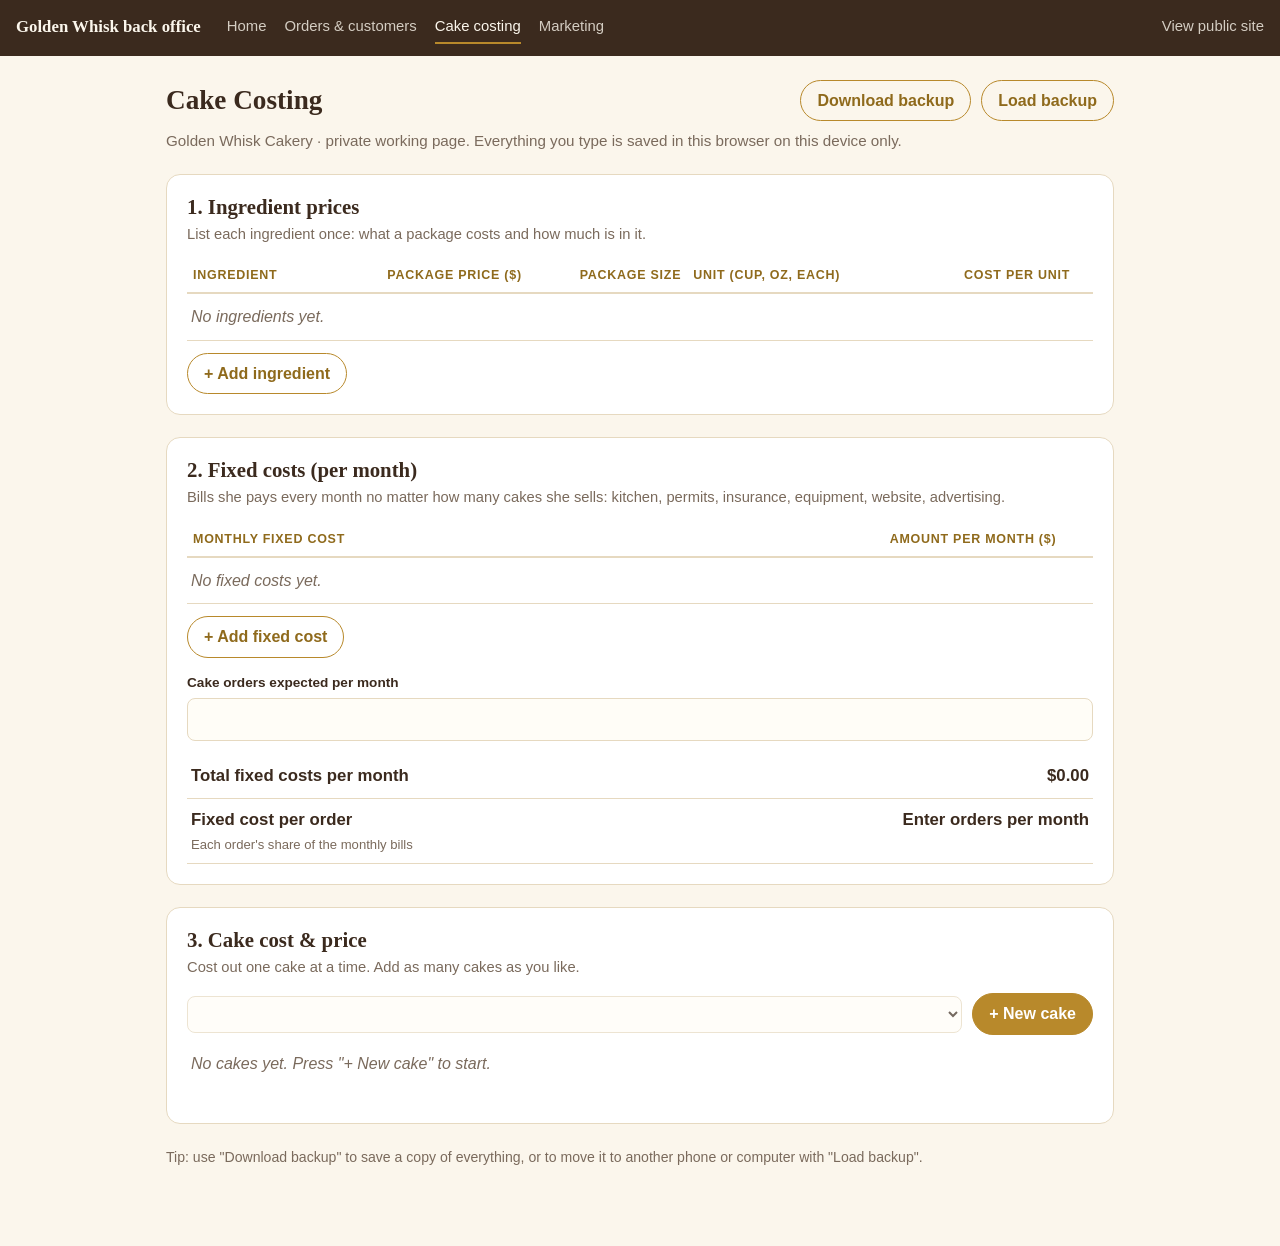
==== admin/costing/index.html @ c1f3f9f7 "Add back office: orders, cake costing and marketing pages Unlinked admin area under /admin/. Orders " ====
<!doctype html>
<html lang="en">
<head>
  <meta charset="utf-8">
  <meta name="viewport" content="width=device-width, initial-scale=1">
  <meta name="robots" content="noindex, nofollow">
  <title>Cake Costing - Golden Whisk Cakery</title>
  <link rel="stylesheet" href="../../styles.css">
  <link rel="stylesheet" href="../admin.css">
</head>
<body>
<nav class="adminnav" aria-label="Back office">
  <strong>Golden Whisk back office</strong>
  <a href="../">Home</a><a href="../orders/">Orders &amp; customers</a><a href="../costing/" class="on">Cake costing</a><a href="../marketing/">Marketing</a>
  <a class="site" href="../../">View public site</a>
</nav>
<div class="wrap">
  <div class="top">
    <h1>Cake Costing</h1>
    <div class="savebar">
      <span class="saved" id="saved"></span>
      <button id="export">Download backup</button>
      <button id="importBtn">Load backup</button>
      <input type="file" id="import" accept="application/json,.json" hidden>
    </div>
  </div>
  <p class="sub">Golden Whisk Cakery &middot; private working page. Everything you type is saved in this browser on this device only.</p>

  <section class="panel" id="ingredients">
    <h2>1. Ingredient prices</h2>
    <p class="hint">List each ingredient once: what a package costs and how much is in it.</p>
    <div class="scroll"><table>
      <thead><tr><th>Ingredient</th><th class="num">Package price ($)</th><th class="num">Package size</th><th>Unit (cup, oz, each)</th><th class="num">Cost per unit</th><th></th></tr></thead>
      <tbody></tbody>
    </table></div>
    <div class="row-actions"><button data-add="ingredients">+ Add ingredient</button></div>
  </section>

  <section class="panel" id="fixed">
    <h2>2. Fixed costs (per month)</h2>
    <p class="hint">Bills she pays every month no matter how many cakes she sells: kitchen, permits, insurance, equipment, website, advertising.</p>
    <div class="scroll"><table>
      <thead><tr><th>Monthly fixed cost</th><th class="num">Amount per month ($)</th><th></th></tr></thead>
      <tbody></tbody>
    </table></div>
    <div class="row-actions"><button data-add="fixed">+ Add fixed cost</button></div>
    <div class="fields">
      <div><label for="orders">Cake orders expected per month</label><input type="number" id="orders" min="0" step="1" inputmode="decimal"></div>
    </div>
    <ul class="lines">
      <li class="total"><span>Total fixed costs per month</span><span data-o="fixedTotal"></span></li>
      <li class="total"><span>Fixed cost per order<small>Each order's share of the monthly bills</small></span><span data-o="fixedPer"></span></li>
    </ul>
  </section>

  <section class="panel" id="cake">
    <h2>3. Cake cost &amp; price</h2>
    <p class="hint">Cost out one cake at a time. Add as many cakes as you like.</p>
    <div class="cakebar">
      <select id="cakeSel" aria-label="Choose a cake"></select>
      <button class="solid" id="addCake">+ New cake</button>
      <button id="delCake">Delete this cake</button>
    </div>
    <div id="cakeBody"></div>
  </section>

  <p class="note">Tip: use "Download backup" to save a copy of everything, or to move it to another phone or computer with "Load backup".</p>
</div>

<script>
(function () {
  "use strict";
  var KEY = "gwc-costing-v1";
  var $ = function (s, r) { return (r || document).querySelector(s); };
  var uid = function () { return Math.random().toString(36).slice(2, 9); };
  var num = function (v) { var n = parseFloat(v); return isFinite(n) ? n : 0; };
  var esc = function (s) { return String(s == null ? "" : s).replace(/[&<>"]/g, function (c) { return { "&": "&amp;", "<": "&lt;", ">": "&gt;", '"': "&quot;" }[c]; }); };
  var usd = new Intl.NumberFormat("en-US", { style: "currency", currency: "USD" });
  var usd3 = new Intl.NumberFormat("en-US", { style: "currency", currency: "USD", minimumFractionDigits: 3 });

  function blank() { return { ingredients: [], fixed: [], orders: "", cakes: [], current: null }; }
  function newCake() { return { id: uid(), name: "", servings: "", lines: [], packaging: "", hours: "", wage: "", other: "", markup: "", actual: "" }; }

  var state = blank();
  try {
    var raw = localStorage.getItem(KEY);
    if (raw) state = Object.assign(blank(), JSON.parse(raw));
  } catch (e) { /* storage unavailable: work in memory */ }

  function save() {
    try {
      localStorage.setItem(KEY, JSON.stringify(state));
      $("#saved").textContent = "Saved " + new Date().toLocaleTimeString([], { hour: "numeric", minute: "2-digit" });
    } catch (e) { $("#saved").textContent = "Could not save in this browser - use Download backup"; }
  }
  function cake() { return state.cakes.filter(function (c) { return c.id === state.current; })[0] || null; }
  function unitCost(i) { var s = num(i.size); return s > 0 ? num(i.price) / s : null; }

  // ---------- rendering (structure) ----------
  function renderIngredients() {
    var tb = $("#ingredients tbody");
    tb.innerHTML = state.ingredients.map(function (i) {
      return '<tr data-id="' + i.id + '">' +
        '<td><input data-k="name" value="' + esc(i.name) + '" placeholder="e.g. flour" aria-label="Ingredient"></td>' +
        '<td><input type="number" min="0" step="0.01" inputmode="decimal" data-k="price" value="' + esc(i.price) + '" aria-label="Package price"></td>' +
        '<td><input type="number" min="0" step="any" inputmode="decimal" data-k="size" value="' + esc(i.size) + '" aria-label="Package size"></td>' +
        '<td><input data-k="unit" value="' + esc(i.unit) + '" placeholder="cup" aria-label="Unit"></td>' +
        '<td class="out num" data-o="cpu"></td>' +
        '<td><button class="del" data-del title="Remove" aria-label="Remove ingredient">&times;</button></td></tr>';
    }).join("") || '<tr><td colspan="6" class="empty">No ingredients yet.</td></tr>';
  }
  function renderFixed() {
    var tb = $("#fixed tbody");
    tb.innerHTML = state.fixed.map(function (f) {
      return '<tr data-id="' + f.id + '">' +
        '<td><input data-k="name" value="' + esc(f.name) + '" placeholder="e.g. kitchen rent" aria-label="Fixed cost"></td>' +
        '<td><input type="number" min="0" step="0.01" inputmode="decimal" data-k="amount" value="' + esc(f.amount) + '" aria-label="Amount per month"></td>' +
        '<td><button class="del" data-del title="Remove" aria-label="Remove fixed cost">&times;</button></td></tr>';
    }).join("") || '<tr><td colspan="3" class="empty">No fixed costs yet.</td></tr>';
    $("#orders").value = state.orders;
  }
  function field(k, label, c, attrs) {
    return '<div><label for="f-' + k + '">' + label + '</label><input id="f-' + k + '" data-c="' + k + '" value="' + esc(c[k]) + '" ' + (attrs || 'type="number" min="0" step="0.01" inputmode="decimal"') + '></div>';
  }
  function renderCake() {
    var sel = $("#cakeSel"), c = cake();
    sel.innerHTML = state.cakes.map(function (k) {
      return '<option value="' + k.id + '"' + (k.id === state.current ? " selected" : "") + '>' + esc(k.name || "Untitled cake") + '</option>';
    }).join("");
    sel.disabled = !state.cakes.length;
    $("#delCake").hidden = !c;
    var body = $("#cakeBody");
    if (!c) { body.innerHTML = '<p class="empty">No cakes yet. Press "+ New cake" to start.</p>'; return; }
    var opts = function (cur) {
      return '<option value="">Choose...</option>' + state.ingredients.filter(function (i) { return i.name; }).map(function (i) {
        return '<option value="' + i.id + '"' + (i.id === cur ? " selected" : "") + '>' + esc(i.name) + '</option>';
      }).join("");
    };
    body.innerHTML =
      '<div class="fields">' + field("name", "Cake name", c, 'type="text" placeholder="e.g. 8-inch vanilla"') + field("servings", "Servings", c, 'type="number" min="0" step="1" inputmode="decimal"') + '</div>' +
      '<h3 class="group">Variable costs - change with every order</h3>' +
      '<div class="scroll"><table id="lines"><thead><tr><th>Ingredient</th><th class="num">Amount used</th><th>Unit</th><th class="num">Cost</th><th></th></tr></thead><tbody>' +
      (c.lines.map(function (l, i) {
        return '<tr data-i="' + i + '"><td><select data-k="ing" aria-label="Ingredient">' + opts(l.ing) + '</select></td>' +
          '<td><input type="number" min="0" step="any" inputmode="decimal" data-k="amount" value="' + esc(l.amount) + '" aria-label="Amount used"></td>' +
          '<td data-o="lunit"></td><td class="out num" data-o="lcost"></td>' +
          '<td><button class="del" data-del title="Remove" aria-label="Remove line">&times;</button></td></tr>';
      }).join("") || '<tr><td colspan="5" class="empty">' + (state.ingredients.length ? "No ingredients added to this cake yet." : "Add ingredients in step 1 first.") + '</td></tr>') +
      '</tbody></table></div>' +
      '<div class="row-actions"><button id="addLine">+ Add ingredient to this cake</button></div>' +
      '<div class="fields">' +
        field("packaging", "Box, board &amp; decorations ($)", c) +
        field("hours", "Hours of work", c, 'type="number" min="0" step="0.25" inputmode="decimal"') +
        field("wage", "Hourly wage to pay herself ($)", c) +
        field("other", "Delivery &amp; other costs ($)", c) +
      '</div>' +
      '<ul class="lines">' +
        '<li><span>Ingredients</span><span data-o="ing"></span></li>' +
        '<li><span>Labor<small>Hours &times; hourly wage</small></span><span data-o="labor"></span></li>' +
        '<li class="total"><span>Total variable cost</span><span data-o="variable"></span></li>' +
      '</ul>' +
      '<h3 class="group">Fixed costs - this order\'s share of the monthly bills</h3>' +
      '<ul class="lines">' +
        '<li><span>Fixed cost per order<small>From step 2</small></span><span data-o="fixedShare"></span></li>' +
        '<li class="total"><span>Total cost per order<small>Variable + fixed</small></span><span data-o="total"></span></li>' +
      '</ul>' +
      '<h3 class="group">Price</h3>' +
      '<div class="fields">' + field("markup", "Profit markup (%)", c, 'type="number" min="0" step="1" inputmode="decimal"') + field("actual", "Price she actually charges ($) - optional", c) + '</div>' +
      '<ul class="lines">' +
        '<li class="big"><span>Suggested price</span><span data-o="suggested"></span></li>' +
        '<li><span>Price per serving</span><span data-o="perServing"></span></li>' +
      '</ul>' +
      '<h3 class="group">Profit check</h3>' +
      '<ul class="lines">' +
        '<li><span>Price used<small data-o="usedNote"></small></span><span data-o="used"></span></li>' +
        '<li><span>Left after variable costs<small>What each order puts toward the monthly bills</small></span><span data-o="contribution"></span></li>' +
        '<li class="total"><span>Profit per order<small>After variable costs and the fixed share</small></span><span data-o="profit"></span></li>' +
        '<li><span>Orders per month to cover fixed costs<small>Break-even if every order were this cake</small></span><span data-o="breakeven"></span></li>' +
      '</ul>';
  }
  function render() { renderIngredients(); renderFixed(); renderCake(); calc(); }

  // ---------- calculations (numbers only, never rebuilds inputs) ----------
  function set(root, key, text, neg) {
    var el = root.querySelector('[data-o="' + key + '"]');
    if (el) { el.textContent = text; el.classList.toggle("neg", !!neg); }
  }
  function calc() {
    var cpu = {}, unit = {};
    state.ingredients.forEach(function (i) {
      cpu[i.id] = unitCost(i); unit[i.id] = i.unit;
      var tr = document.querySelector('#ingredients tr[data-id="' + i.id + '"]');
      if (tr) set(tr, "cpu", cpu[i.id] == null ? "-" : usd3.format(cpu[i.id]));
    });
    var fixedTotal = state.fixed.reduce(function (s, f) { return s + num(f.amount); }, 0);
    var orders = num(state.orders);
    var fixedPer = orders > 0 ? fixedTotal / orders : 0;
    set(document, "fixedTotal", usd.format(fixedTotal));
    set(document, "fixedPer", orders > 0 ? usd.format(fixedPer) : "Enter orders per month");

    var c = cake(); if (!c) return;
    var body = $("#cakeBody"), ing = 0;
    c.lines.forEach(function (l, i) {
      var cost = l.ing && cpu[l.ing] != null ? num(l.amount) * cpu[l.ing] : 0;
      ing += cost;
      var tr = body.querySelector('tr[data-i="' + i + '"]');
      if (tr) { set(tr, "lunit", l.ing ? (unit[l.ing] || "") : ""); set(tr, "lcost", l.ing ? usd.format(cost) : "-"); }
    });
    var labor = num(c.hours) * num(c.wage);
    var variable = ing + num(c.packaging) + labor + num(c.other);
    var total = variable + fixedPer;
    var suggested = total * (1 + num(c.markup) / 100);
    var hasActual = String(c.actual).trim() !== "";
    var used = hasActual ? num(c.actual) : suggested;
    var contribution = used - variable, profit = used - total;
    set(body, "ing", usd.format(ing));
    set(body, "labor", usd.format(labor));
    set(body, "variable", usd.format(variable));
    set(body, "fixedShare", orders > 0 ? usd.format(fixedPer) : "Enter orders per month in step 2");
    set(body, "total", usd.format(total));
    set(body, "suggested", usd.format(suggested));
    set(body, "perServing", num(c.servings) > 0 ? usd.format(suggested / num(c.servings)) : "-");
    set(body, "used", usd.format(used));
    set(body, "usedNote", hasActual ? "The price she actually charges" : "Suggested price (no actual price entered)");
    set(body, "contribution", usd.format(contribution), contribution < 0);
    set(body, "profit", usd.format(profit), profit < 0);
    set(body, "breakeven", contribution > 0 ? (fixedTotal > 0 ? String(Math.ceil(fixedTotal / contribution - 1e-9)) : "0") : "Price is below variable cost", contribution <= 0);
  }

  // ---------- events ----------
  function bindList(sectionId, listKey, make) {
    var sec = $("#" + sectionId);
    sec.addEventListener("input", function (e) {
      var tr = e.target.closest("tbody tr[data-id]"); if (!tr || !e.target.dataset.k) return;
      var item = state[listKey].filter(function (x) { return x.id === tr.dataset.id; })[0];
      item[e.target.dataset.k] = e.target.value; save(); calc();
    });
    sec.addEventListener("change", function (e) {   // names/units feed the cake dropdowns
      if (e.target.closest("tbody tr[data-id]") && listKey === "ingredients") renderCake(), calc();
    });
    sec.addEventListener("click", function (e) {
      if (e.target.closest("[data-add]")) {
        state[listKey].push(make()); save(); render();
        var inputs = sec.querySelectorAll('tbody tr:last-child input'); if (inputs[0]) inputs[0].focus();
      }
      var del = e.target.closest("tbody [data-del]");
      if (del) {
        var id = del.closest("tr").dataset.id;
        state[listKey] = state[listKey].filter(function (x) { return x.id !== id; });
        if (listKey === "ingredients") state.cakes.forEach(function (c) { c.lines.forEach(function (l) { if (l.ing === id) l.ing = ""; }); });
        save(); render();
      }
    });
  }
  bindList("ingredients", "ingredients", function () { return { id: uid(), name: "", price: "", size: "", unit: "" }; });
  bindList("fixed", "fixed", function () { return { id: uid(), name: "", amount: "" }; });
  $("#orders").addEventListener("input", function (e) { state.orders = e.target.value; save(); calc(); });

  var cakeSec = $("#cake");
  $("#cakeSel").addEventListener("change", function (e) { state.current = e.target.value; save(); renderCake(); calc(); });
  $("#addCake").addEventListener("click", function () {
    var c = newCake(); state.cakes.push(c); state.current = c.id; save(); renderCake(); calc(); $("#f-name").focus();
  });
  $("#delCake").addEventListener("click", function () {
    var c = cake(); if (!c || !confirm('Delete "' + (c.name || "Untitled cake") + '"? This cannot be undone.')) return;
    state.cakes = state.cakes.filter(function (x) { return x.id !== c.id; });
    state.current = state.cakes.length ? state.cakes[0].id : null; save(); renderCake(); calc();
  });
  cakeSec.addEventListener("input", function (e) {
    var c = cake(); if (!c) return; var t = e.target;
    if (t.dataset.c) {
      c[t.dataset.c] = t.value;
      if (t.dataset.c === "name") { var o = $("#cakeSel").selectedOptions[0]; if (o) o.textContent = t.value || "Untitled cake"; }
    } else if (t.dataset.k && t.closest("tr[data-i]")) {
      c.lines[+t.closest("tr").dataset.i][t.dataset.k] = t.value;
    } else return;
    save(); calc();
  });
  cakeSec.addEventListener("click", function (e) {
    var c = cake(); if (!c) return;
    if (e.target.id === "addLine") { c.lines.push({ ing: "", amount: "" }); save(); renderCake(); calc(); }
    var del = e.target.closest("#lines [data-del]");
    if (del) { c.lines.splice(+del.closest("tr").dataset.i, 1); save(); renderCake(); calc(); }
  });

  // ---------- backup ----------
  $("#export").addEventListener("click", function () {
    var a = document.createElement("a");
    a.href = URL.createObjectURL(new Blob([JSON.stringify(state, null, 2)], { type: "application/json" }));
    a.download = "golden-whisk-costing-" + new Date().toISOString().slice(0, 10) + ".json";
    a.click(); setTimeout(function () { URL.revokeObjectURL(a.href); }, 1000);
  });
  $("#importBtn").addEventListener("click", function () { $("#import").click(); });
  $("#import").addEventListener("change", function (e) {
    var f = e.target.files[0]; if (!f) return;
    var r = new FileReader();
    r.onload = function () {
      try {
        var d = JSON.parse(r.result);
        if (!d || !Array.isArray(d.ingredients) || !Array.isArray(d.cakes) || !Array.isArray(d.fixed)) throw new Error("bad file");
        if (!confirm("Replace everything on this page with the backup?")) return;
        state = Object.assign(blank(), d); save(); render();
      } catch (err) { alert("That file is not a Golden Whisk costing backup."); }
      e.target.value = "";
    };
    r.readAsText(f);
  });

  if (!cake() && state.cakes.length) state.current = state.cakes[0].id;
  render();
})();
</script>
</body>
</html>
---- styles.css ----
:root {
  --cream: #fbf6ec;
  --paper: #ffffff;
  --tint: #f4ead6;
  --gold: #b8892b;
  --gold-deep: #8f6a1c;
  --cocoa: #3b2a1e;
  --muted: #7a6a5c;
  --line: #e6d9c0;
  --radius: 14px;
  --serif: "Playfair Display", "Iowan Old Style", Georgia, "Times New Roman", serif;
  --sans: -apple-system, BlinkMacSystemFont, "Segoe UI", Helvetica, Arial, sans-serif;
}

* { box-sizing: border-box; }
html { scroll-behavior: smooth; }
body {
  margin: 0;
  background: var(--cream);
  color: var(--cocoa);
  font-family: var(--sans);
  font-size: 17px;
  line-height: 1.6;
}
h1, h2, h3 { font-family: var(--serif); line-height: 1.15; margin: 0 0 .5em; font-weight: 700; }
h1 { font-size: clamp(2.1rem, 5.5vw, 3.6rem); }
h2 { font-size: clamp(1.7rem, 4vw, 2.4rem); }
h3 { font-size: 1.25rem; }
p { margin: 0 0 1em; }
a { color: inherit; }

/* ---- Draft placeholders: delete this block and the banner before going live ---- */
.draft-banner {
  background: #fff3bf; color: #5c4a00; text-align: center;
  font-size: .85rem; padding: 6px 16px; border-bottom: 1px solid #e8d77a;
}
.ph { background: #fff3bf; border-bottom: 1px dashed #b89b00; border-radius: 3px; padding: 0 3px; }
.ph-photo {
  background: repeating-linear-gradient(45deg, #f0e3c6, #f0e3c6 12px, #f6ecd6 12px, #f6ecd6 24px);
  border: 2px dashed #cdb47c; color: var(--gold-deep);
}
/* ------------------------------------------------------------------------------ */

.site-header {
  position: sticky; top: 0; z-index: 10;
  display: flex; align-items: center; justify-content: space-between; gap: 16px; flex-wrap: wrap;
  padding: 14px clamp(16px, 5vw, 56px);
  background: rgba(251, 246, 236, .94); backdrop-filter: blur(6px);
  border-bottom: 1px solid var(--line);
}
.brand { display: flex; align-items: center; gap: 10px; text-decoration: none; font-family: var(--serif); font-weight: 700; font-size: 1.2rem; }
.whisk { width: 30px; height: 30px; color: var(--gold); flex: none; }
nav { display: flex; align-items: center; gap: clamp(12px, 2.5vw, 28px); flex-wrap: wrap; font-size: .95rem; }
nav a { text-decoration: none; }
nav a:hover { color: var(--gold-deep); }
.nav-cta { border: 1.5px solid var(--gold); border-radius: 999px; padding: 6px 16px; }

.hero {
  display: grid; grid-template-columns: 1.1fr .9fr; gap: clamp(24px, 5vw, 64px); align-items: center;
  padding: clamp(40px, 8vw, 96px) clamp(16px, 5vw, 56px);
  max-width: 1200px; margin: 0 auto;
}
.eyebrow { text-transform: uppercase; letter-spacing: .16em; font-size: .78rem; font-weight: 600; color: var(--gold-deep); margin-bottom: .8em; }
.lede { font-size: 1.15rem; color: var(--muted); max-width: 34em; }
.actions { display: flex; flex-wrap: wrap; gap: 12px; margin: 1.6em 0 1.2em; }
.btn { display: inline-block; text-decoration: none; font-weight: 600; padding: 13px 26px; border-radius: 999px; }
.btn-primary { background: var(--gold); color: #fff; }
.btn-primary:hover { background: var(--gold-deep); }
.btn-ghost { border: 1.5px solid var(--cocoa); }
.btn-ghost:hover { background: var(--cocoa); color: var(--cream); }
.hero-note { font-size: .92rem; color: var(--muted); margin: 0; }

.photo { display: flex; align-items: center; justify-content: center; text-align: center; font-size: .9rem; border-radius: var(--radius); aspect-ratio: 4 / 3; }
.photo-hero { aspect-ratio: 4 / 5; border-radius: 200px 200px var(--radius) var(--radius); }
.photo-about { aspect-ratio: 1; border-radius: 50%; max-width: 320px; width: 100%; justify-self: center; }

.section { padding: clamp(48px, 8vw, 96px) clamp(16px, 5vw, 56px); max-width: 1200px; margin: 0 auto; }
.section-tint { max-width: none; background: var(--tint); }
.section-tint > * { max-width: 1088px; margin-left: auto; margin-right: auto; }
.section-head { text-align: center; max-width: 40em; margin: 0 auto clamp(28px, 5vw, 48px); }
.section-head p:last-child { color: var(--muted); margin-bottom: 0; }

.cards { display: grid; grid-template-columns: repeat(auto-fit, minmax(260px, 1fr)); gap: 24px; }
.card { background: var(--paper); border: 1px solid var(--line); border-radius: var(--radius); overflow: hidden; display: flex; flex-direction: column; }
.card .photo { border-radius: 0; border-width: 0 0 2px 0; }
.card-body { padding: 20px 22px 22px; }
.card-body p { color: var(--muted); font-size: .97rem; }
.prices { list-style: none; margin: 0; padding: 0; border-top: 1px solid var(--line); }
.prices li { display: flex; justify-content: space-between; gap: 12px; padding: 9px 0; border-bottom: 1px solid var(--line); font-size: .97rem; }
.prices li > :last-child { font-weight: 700; color: var(--gold-deep); }
.flavors { margin-top: 32px; padding: 24px 26px; background: var(--paper); border: 1px solid var(--line); border-radius: var(--radius); }
.flavors p { margin: 0; color: var(--muted); }

.steps { list-style: none; counter-reset: step; padding: 0; display: grid; grid-template-columns: repeat(auto-fit, minmax(240px, 1fr)); gap: 24px; }
.steps li { counter-increment: step; background: var(--paper); border-radius: var(--radius); padding: 26px 24px; border: 1px solid var(--line); }
.steps li::before {
  content: counter(step); display: flex; align-items: center; justify-content: center;
  width: 40px; height: 40px; border-radius: 50%; background: var(--gold); color: #fff;
  font-family: var(--serif); font-weight: 700; font-size: 1.15rem; margin-bottom: 14px;
}
.steps p { margin: 0; color: var(--muted); }
.notice { text-align: center; margin-top: 28px; margin-bottom: 0; font-size: .97rem; }

.about { display: grid; grid-template-columns: minmax(200px, 320px) 1fr; gap: clamp(24px, 6vw, 72px); align-items: center; }
.about p:last-child { color: var(--muted); max-width: 36em; }

.contact { text-align: center; }
.contact-list { list-style: none; padding: 0; margin: 28px auto 0; max-width: 560px; text-align: left; background: var(--paper); border: 1px solid var(--line); border-radius: var(--radius); }
.contact-list li { display: flex; justify-content: space-between; gap: 16px; flex-wrap: wrap; padding: 15px 22px; border-bottom: 1px solid var(--line); }
.contact-list li:last-child { border-bottom: 0; }
.label { font-weight: 600; }

.site-footer { text-align: center; padding: 28px 16px; border-top: 1px solid var(--line); color: var(--muted); font-size: .9rem; }
.site-footer p { margin: 0; }

@media (max-width: 760px) {
  .hero, .about { grid-template-columns: 1fr; }
  .photo-hero { aspect-ratio: 4 / 3; border-radius: var(--radius); order: -1; }
  .site-header { justify-content: center; }
  nav { justify-content: center; }
}
---- admin/admin.css ----
body { font-size: 16px; }
.wrap { max-width: 980px; margin: 0 auto; padding: 24px 16px 64px; }
.top { display: flex; justify-content: space-between; align-items: center; gap: 12px; flex-wrap: wrap; margin-bottom: 8px; }
.top h1 { font-size: 1.7rem; margin: 0; }
.sub { color: var(--muted); margin: 0 0 20px; font-size: .95rem; }
.panel { background: var(--paper); border: 1px solid var(--line); border-radius: var(--radius); padding: 20px; margin-bottom: 22px; }
.panel h2 { font-size: 1.3rem; margin-bottom: 4px; }
.panel > .hint { color: var(--muted); font-size: .92rem; margin-bottom: 14px; }
.scroll { overflow-x: auto; }
table { border-collapse: collapse; width: 100%; min-width: 520px; }
th { text-align: left; font-size: .78rem; text-transform: uppercase; letter-spacing: .06em; color: var(--gold-deep); padding: 6px 6px; border-bottom: 2px solid var(--line); white-space: nowrap; }
td { padding: 5px 6px; border-bottom: 1px solid var(--line); vertical-align: middle; }
td.out { font-weight: 600; white-space: nowrap; }
td.num, th.num { text-align: right; }
input, select { font: inherit; color: inherit; width: 100%; padding: 8px 9px; border: 1px solid var(--line); border-radius: 8px; background: #fffdf7; }
input:focus, select:focus { outline: 2px solid var(--gold); outline-offset: 0; border-color: var(--gold); }
input[type=number] { text-align: right; min-width: 84px; }
button { font: inherit; cursor: pointer; border-radius: 999px; border: 1.5px solid var(--gold); background: transparent; color: var(--gold-deep); padding: 7px 16px; font-weight: 600; }
button:hover { background: var(--gold); color: #fff; }
button.solid { background: var(--gold); color: #fff; }
button.solid:hover { background: var(--gold-deep); }
button.del { border: 0; padding: 4px 9px; color: var(--muted); font-size: 1.1rem; line-height: 1; }
button.del:hover { background: #f3d9d2; color: #8a2a17; }
.row-actions { margin-top: 12px; }
.fields { display: grid; grid-template-columns: repeat(auto-fit, minmax(200px, 1fr)); gap: 12px 16px; margin: 14px 0; }
label { display: block; font-size: .85rem; font-weight: 600; margin-bottom: 4px; }
.cakebar { display: flex; gap: 10px; flex-wrap: wrap; align-items: center; margin-bottom: 6px; }
.cakebar select { flex: 1 1 220px; width: auto; }
h3.group { font-family: var(--sans); font-size: .8rem; text-transform: uppercase; letter-spacing: .1em; color: #fff; background: var(--gold); padding: 6px 12px; border-radius: 6px; margin: 22px 0 6px; }
.lines { list-style: none; margin: 0; padding: 0; }
.lines li { display: flex; justify-content: space-between; gap: 16px; padding: 8px 4px; border-bottom: 1px solid var(--line); }
.lines li.total { font-weight: 700; font-size: 1.05rem; }
.lines li.big { font-weight: 700; font-size: 1.3rem; color: var(--gold-deep); border-bottom: 0; }
.lines small { display: block; color: var(--muted); font-weight: 400; font-size: .82rem; }
.neg { color: #a12b12; }
.empty { color: var(--muted); font-style: italic; padding: 10px 4px; }
.savebar { display: flex; gap: 10px; flex-wrap: wrap; align-items: center; }
.saved { font-size: .85rem; color: var(--muted); }
.note { font-size: .88rem; color: var(--muted); }

.adminnav { display: flex; gap: 6px 18px; flex-wrap: wrap; align-items: center; padding: 12px 16px; background: var(--cocoa); color: var(--cream); font-size: .93rem; }
.adminnav strong { font-family: var(--serif); font-size: 1.05rem; margin-right: 8px; }
.adminnav a { color: var(--cream); text-decoration: none; opacity: .8; padding: 3px 0; border-bottom: 2px solid transparent; }
.adminnav a:hover, .adminnav a.on { opacity: 1; border-bottom-color: var(--gold); }
.adminnav .site { margin-left: auto; }
.stats { display: grid; grid-template-columns: repeat(auto-fit, minmax(150px, 1fr)); gap: 12px; margin-bottom: 22px; }
.stat { background: var(--paper); border: 1px solid var(--line); border-radius: var(--radius); padding: 14px 16px; }
.stat b { display: block; font-family: var(--serif); font-size: 1.6rem; color: var(--gold-deep); }
.stat span { font-size: .85rem; color: var(--muted); }
textarea { font: inherit; color: inherit; width: 100%; padding: 8px 9px; border: 1px solid var(--line); border-radius: 8px; background: #fffdf7; min-height: 70px; resize: vertical; }
.formactions { display: flex; gap: 10px; flex-wrap: wrap; }
.pill { display: inline-block; font-size: .78rem; font-weight: 700; padding: 2px 10px; border-radius: 999px; background: var(--tint); color: var(--gold-deep); white-space: nowrap; }
.pill.done { background: #e3efdc; color: #2f6b1f; } .pill.cancel { background: #eee; color: #777; } .pill.ready { background: #fde9b8; color: #7a5200; }
.tiles { display: grid; grid-template-columns: repeat(auto-fit, minmax(230px, 1fr)); gap: 18px; }
.tile { display: block; text-decoration: none; background: var(--paper); border: 1px solid var(--line); border-radius: var(--radius); padding: 22px; }
.tile:hover { border-color: var(--gold); }
.tile h2 { font-size: 1.25rem; margin-bottom: 6px; } .tile p { margin: 0; color: var(--muted); font-size: .93rem; }
.post { border-top: 1px solid var(--line); padding: 14px 0; } .post:first-of-type { border-top: 0; }
.post h3 { font-size: 1.05rem; margin-bottom: 2px; } .post .when { font-size: .85rem; color: var(--muted); margin-bottom: 8px; }
.post pre { white-space: pre-wrap; font: inherit; background: #fffdf7; border: 1px solid var(--line); border-radius: 8px; padding: 12px; margin: 0 0 8px; }
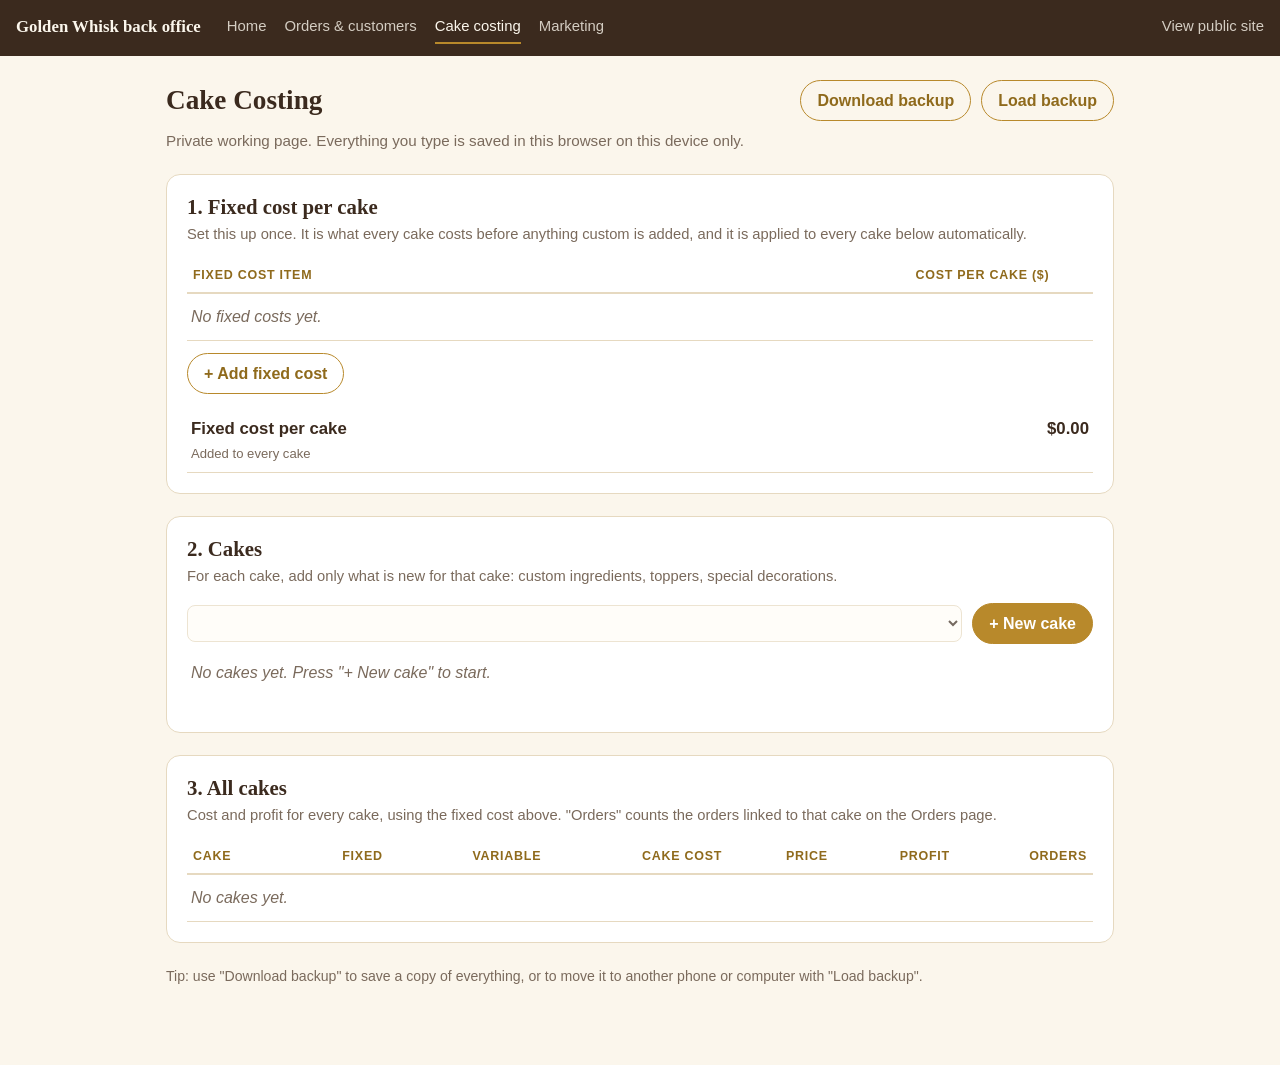
==== commit ba9efe34: "Rework cake costing and link cakes to orders Costing now uses one fixed cost per cake, set once, plu" ====
--- a/admin/costing/index.html
+++ b/admin/costing/index.html
@@ -24,38 +24,24 @@
       <input type="file" id="import" accept="application/json,.json" hidden>
     </div>
   </div>
-  <p class="sub">Golden Whisk Cakery &middot; private working page. Everything you type is saved in this browser on this device only.</p>
-
-  <section class="panel" id="ingredients">
-    <h2>1. Ingredient prices</h2>
-    <p class="hint">List each ingredient once: what a package costs and how much is in it.</p>
+  <p class="sub">Private working page. Everything you type is saved in this browser on this device only.</p>
+
+  <section class="panel" id="fixed">
+    <h2>1. Fixed cost per cake</h2>
+    <p class="hint">Set this up once. It is what every cake costs before anything custom is added, and it is applied to every cake below automatically.</p>
     <div class="scroll"><table>
-      <thead><tr><th>Ingredient</th><th class="num">Package price ($)</th><th class="num">Package size</th><th>Unit (cup, oz, each)</th><th class="num">Cost per unit</th><th></th></tr></thead>
-      <tbody></tbody>
-    </table></div>
-    <div class="row-actions"><button data-add="ingredients">+ Add ingredient</button></div>
-  </section>
-
-  <section class="panel" id="fixed">
-    <h2>2. Fixed costs (per month)</h2>
-    <p class="hint">Bills she pays every month no matter how many cakes she sells: kitchen, permits, insurance, equipment, website, advertising.</p>
-    <div class="scroll"><table>
-      <thead><tr><th>Monthly fixed cost</th><th class="num">Amount per month ($)</th><th></th></tr></thead>
+      <thead><tr><th>Fixed cost item</th><th class="num">Cost per cake ($)</th><th></th></tr></thead>
       <tbody></tbody>
     </table></div>
     <div class="row-actions"><button data-add="fixed">+ Add fixed cost</button></div>
-    <div class="fields">
-      <div><label for="orders">Cake orders expected per month</label><input type="number" id="orders" min="0" step="1" inputmode="decimal"></div>
-    </div>
-    <ul class="lines">
-      <li class="total"><span>Total fixed costs per month</span><span data-o="fixedTotal"></span></li>
-      <li class="total"><span>Fixed cost per order<small>Each order's share of the monthly bills</small></span><span data-o="fixedPer"></span></li>
+    <ul class="lines" style="margin-top:14px">
+      <li class="total"><span>Fixed cost per cake<small>Added to every cake</small></span><span data-o="fixedTotal"></span></li>
     </ul>
   </section>
 
   <section class="panel" id="cake">
-    <h2>3. Cake cost &amp; price</h2>
-    <p class="hint">Cost out one cake at a time. Add as many cakes as you like.</p>
+    <h2>2. Cakes</h2>
+    <p class="hint">For each cake, add only what is new for that cake: custom ingredients, toppers, special decorations.</p>
     <div class="cakebar">
       <select id="cakeSel" aria-label="Choose a cake"></select>
       <button class="solid" id="addCake">+ New cake</button>
@@ -64,28 +50,32 @@
     <div id="cakeBody"></div>
   </section>
 
+  <section class="panel">
+    <h2>3. All cakes</h2>
+    <p class="hint">Cost and profit for every cake, using the fixed cost above. "Orders" counts the orders linked to that cake on the Orders page.</p>
+    <div class="scroll"><table>
+      <thead><tr><th>Cake</th><th class="num">Fixed</th><th class="num">Variable</th><th class="num">Cake cost</th><th class="num">Price</th><th class="num">Profit</th><th class="num">Orders</th></tr></thead>
+      <tbody id="summary"></tbody>
+    </table></div>
+  </section>
+
   <p class="note">Tip: use "Download backup" to save a copy of everything, or to move it to another phone or computer with "Load backup".</p>
 </div>
 
 <script>
 (function () {
   "use strict";
-  var KEY = "gwc-costing-v1";
+  var KEY = "gwc-costing-v2";   // v2: fixed cost per cake set once + custom variable items per cake
   var $ = function (s, r) { return (r || document).querySelector(s); };
   var uid = function () { return Math.random().toString(36).slice(2, 9); };
   var num = function (v) { var n = parseFloat(v); return isFinite(n) ? n : 0; };
   var esc = function (s) { return String(s == null ? "" : s).replace(/[&<>"]/g, function (c) { return { "&": "&amp;", "<": "&lt;", ">": "&gt;", '"': "&quot;" }[c]; }); };
   var usd = new Intl.NumberFormat("en-US", { style: "currency", currency: "USD" });
-  var usd3 = new Intl.NumberFormat("en-US", { style: "currency", currency: "USD", minimumFractionDigits: 3 });
-
-  function blank() { return { ingredients: [], fixed: [], orders: "", cakes: [], current: null }; }
-  function newCake() { return { id: uid(), name: "", servings: "", lines: [], packaging: "", hours: "", wage: "", other: "", markup: "", actual: "" }; }
-
+  var sum = function (list) { return list.reduce(function (s, x) { return s + num(x.amount); }, 0); };
+
+  function blank() { return { fixed: [], cakes: [], current: null }; }
   var state = blank();
-  try {
-    var raw = localStorage.getItem(KEY);
-    if (raw) state = Object.assign(blank(), JSON.parse(raw));
-  } catch (e) { /* storage unavailable: work in memory */ }
+  try { var raw = localStorage.getItem(KEY); if (raw) state = Object.assign(blank(), JSON.parse(raw)); } catch (e) { /* work in memory */ }
 
   function save() {
     try {
@@ -94,193 +84,120 @@
     } catch (e) { $("#saved").textContent = "Could not save in this browser - use Download backup"; }
   }
   function cake() { return state.cakes.filter(function (c) { return c.id === state.current; })[0] || null; }
-  function unitCost(i) { var s = num(i.size); return s > 0 ? num(i.price) / s : null; }
 
   // ---------- rendering (structure) ----------
-  function renderIngredients() {
-    var tb = $("#ingredients tbody");
-    tb.innerHTML = state.ingredients.map(function (i) {
-      return '<tr data-id="' + i.id + '">' +
-        '<td><input data-k="name" value="' + esc(i.name) + '" placeholder="e.g. flour" aria-label="Ingredient"></td>' +
-        '<td><input type="number" min="0" step="0.01" inputmode="decimal" data-k="price" value="' + esc(i.price) + '" aria-label="Package price"></td>' +
-        '<td><input type="number" min="0" step="any" inputmode="decimal" data-k="size" value="' + esc(i.size) + '" aria-label="Package size"></td>' +
-        '<td><input data-k="unit" value="' + esc(i.unit) + '" placeholder="cup" aria-label="Unit"></td>' +
-        '<td class="out num" data-o="cpu"></td>' +
-        '<td><button class="del" data-del title="Remove" aria-label="Remove ingredient">&times;</button></td></tr>';
-    }).join("") || '<tr><td colspan="6" class="empty">No ingredients yet.</td></tr>';
+  function rowsHtml(list, ph, emptyText) {
+    return list.map(function (x) {
+      return '<tr data-id="' + x.id + '">' +
+        '<td><input data-k="name" value="' + esc(x.name) + '" placeholder="' + ph + '" aria-label="Item"></td>' +
+        '<td><input type="number" min="0" step="0.01" inputmode="decimal" data-k="amount" value="' + esc(x.amount) + '" aria-label="Cost"></td>' +
+        '<td><button class="del" data-del title="Remove" aria-label="Remove item">&times;</button></td></tr>';
+    }).join("") || '<tr><td colspan="3" class="empty">' + emptyText + "</td></tr>";
   }
   function renderFixed() {
-    var tb = $("#fixed tbody");
-    tb.innerHTML = state.fixed.map(function (f) {
-      return '<tr data-id="' + f.id + '">' +
-        '<td><input data-k="name" value="' + esc(f.name) + '" placeholder="e.g. kitchen rent" aria-label="Fixed cost"></td>' +
-        '<td><input type="number" min="0" step="0.01" inputmode="decimal" data-k="amount" value="' + esc(f.amount) + '" aria-label="Amount per month"></td>' +
-        '<td><button class="del" data-del title="Remove" aria-label="Remove fixed cost">&times;</button></td></tr>';
-    }).join("") || '<tr><td colspan="3" class="empty">No fixed costs yet.</td></tr>';
-    $("#orders").value = state.orders;
-  }
-  function field(k, label, c, attrs) {
-    return '<div><label for="f-' + k + '">' + label + '</label><input id="f-' + k + '" data-c="' + k + '" value="' + esc(c[k]) + '" ' + (attrs || 'type="number" min="0" step="0.01" inputmode="decimal"') + '></div>';
+    $("#fixed tbody").innerHTML = rowsHtml(state.fixed, "e.g. base ingredients, box, her time", "No fixed costs yet.");
   }
   function renderCake() {
     var sel = $("#cakeSel"), c = cake();
     sel.innerHTML = state.cakes.map(function (k) {
-      return '<option value="' + k.id + '"' + (k.id === state.current ? " selected" : "") + '>' + esc(k.name || "Untitled cake") + '</option>';
+      return '<option value="' + k.id + '"' + (k.id === state.current ? " selected" : "") + ">" + esc(k.name || "Untitled cake") + "</option>";
     }).join("");
     sel.disabled = !state.cakes.length;
     $("#delCake").hidden = !c;
     var body = $("#cakeBody");
     if (!c) { body.innerHTML = '<p class="empty">No cakes yet. Press "+ New cake" to start.</p>'; return; }
-    var opts = function (cur) {
-      return '<option value="">Choose...</option>' + state.ingredients.filter(function (i) { return i.name; }).map(function (i) {
-        return '<option value="' + i.id + '"' + (i.id === cur ? " selected" : "") + '>' + esc(i.name) + '</option>';
-      }).join("");
-    };
     body.innerHTML =
-      '<div class="fields">' + field("name", "Cake name", c, 'type="text" placeholder="e.g. 8-inch vanilla"') + field("servings", "Servings", c, 'type="number" min="0" step="1" inputmode="decimal"') + '</div>' +
-      '<h3 class="group">Variable costs - change with every order</h3>' +
-      '<div class="scroll"><table id="lines"><thead><tr><th>Ingredient</th><th class="num">Amount used</th><th>Unit</th><th class="num">Cost</th><th></th></tr></thead><tbody>' +
-      (c.lines.map(function (l, i) {
-        return '<tr data-i="' + i + '"><td><select data-k="ing" aria-label="Ingredient">' + opts(l.ing) + '</select></td>' +
-          '<td><input type="number" min="0" step="any" inputmode="decimal" data-k="amount" value="' + esc(l.amount) + '" aria-label="Amount used"></td>' +
-          '<td data-o="lunit"></td><td class="out num" data-o="lcost"></td>' +
-          '<td><button class="del" data-del title="Remove" aria-label="Remove line">&times;</button></td></tr>';
-      }).join("") || '<tr><td colspan="5" class="empty">' + (state.ingredients.length ? "No ingredients added to this cake yet." : "Add ingredients in step 1 first.") + '</td></tr>') +
+      '<div class="fields"><div><label for="f-name">Cake name</label><input id="f-name" data-c="name" type="text" value="' + esc(c.name) + '" placeholder="e.g. Maria\'s birthday cake"></div></div>' +
+      '<h3 class="group">Variable costs - custom for this cake</h3>' +
+      '<div class="scroll"><table id="lines"><thead><tr><th>Custom ingredient or extra</th><th class="num">Cost ($)</th><th></th></tr></thead><tbody>' +
+      rowsHtml(c.lines, "e.g. fresh strawberries, topper", "Nothing custom added to this cake yet.") +
       '</tbody></table></div>' +
-      '<div class="row-actions"><button id="addLine">+ Add ingredient to this cake</button></div>' +
-      '<div class="fields">' +
-        field("packaging", "Box, board &amp; decorations ($)", c) +
-        field("hours", "Hours of work", c, 'type="number" min="0" step="0.25" inputmode="decimal"') +
-        field("wage", "Hourly wage to pay herself ($)", c) +
-        field("other", "Delivery &amp; other costs ($)", c) +
-      '</div>' +
+      '<div class="row-actions"><button id="addLine">+ Add custom ingredient</button></div>' +
+      '<h3 class="group">Cake cost</h3>' +
       '<ul class="lines">' +
-        '<li><span>Ingredients</span><span data-o="ing"></span></li>' +
-        '<li><span>Labor<small>Hours &times; hourly wage</small></span><span data-o="labor"></span></li>' +
-        '<li class="total"><span>Total variable cost</span><span data-o="variable"></span></li>' +
+        '<li><span>Fixed cost<small>From step 1, same for every cake</small></span><span data-o="fixed"></span></li>' +
+        '<li><span>Variable cost<small>Custom items for this cake</small></span><span data-o="variable"></span></li>' +
+        '<li class="big"><span>Cake cost</span><span data-o="cost"></span></li>' +
       '</ul>' +
-      '<h3 class="group">Fixed costs - this order\'s share of the monthly bills</h3>' +
+      '<h3 class="group">Cake profit</h3>' +
+      '<div class="fields"><div><label for="f-price">Price charged for this cake ($)</label><input id="f-price" data-c="price" type="number" min="0" step="0.01" inputmode="decimal" value="' + esc(c.price) + '"></div></div>' +
       '<ul class="lines">' +
-        '<li><span>Fixed cost per order<small>From step 2</small></span><span data-o="fixedShare"></span></li>' +
-        '<li class="total"><span>Total cost per order<small>Variable + fixed</small></span><span data-o="total"></span></li>' +
-      '</ul>' +
-      '<h3 class="group">Price</h3>' +
-      '<div class="fields">' + field("markup", "Profit markup (%)", c, 'type="number" min="0" step="1" inputmode="decimal"') + field("actual", "Price she actually charges ($) - optional", c) + '</div>' +
-      '<ul class="lines">' +
-        '<li class="big"><span>Suggested price</span><span data-o="suggested"></span></li>' +
-        '<li><span>Price per serving</span><span data-o="perServing"></span></li>' +
-      '</ul>' +
-      '<h3 class="group">Profit check</h3>' +
-      '<ul class="lines">' +
-        '<li><span>Price used<small data-o="usedNote"></small></span><span data-o="used"></span></li>' +
-        '<li><span>Left after variable costs<small>What each order puts toward the monthly bills</small></span><span data-o="contribution"></span></li>' +
-        '<li class="total"><span>Profit per order<small>After variable costs and the fixed share</small></span><span data-o="profit"></span></li>' +
-        '<li><span>Orders per month to cover fixed costs<small>Break-even if every order were this cake</small></span><span data-o="breakeven"></span></li>' +
+        '<li class="big"><span>Cake profit<small>Price minus cake cost</small></span><span data-o="profit"></span></li>' +
+        '<li><span>Profit margin<small>Profit as a share of the price</small></span><span data-o="margin"></span></li>' +
       '</ul>';
   }
-  function render() { renderIngredients(); renderFixed(); renderCake(); calc(); }
+  function render() { renderFixed(); renderCake(); calc(); }
 
   // ---------- calculations (numbers only, never rebuilds inputs) ----------
   function set(root, key, text, neg) {
     var el = root.querySelector('[data-o="' + key + '"]');
     if (el) { el.textContent = text; el.classList.toggle("neg", !!neg); }
   }
+  function figures(c, fixed) {
+    var variable = sum(c.lines), cost = fixed + variable, priced = String(c.price).trim() !== "", price = num(c.price);
+    return { variable: variable, cost: cost, priced: priced, price: price, profit: price - cost, margin: price > 0 ? (price - cost) / price : null };
+  }
   function calc() {
-    var cpu = {}, unit = {};
-    state.ingredients.forEach(function (i) {
-      cpu[i.id] = unitCost(i); unit[i.id] = i.unit;
-      var tr = document.querySelector('#ingredients tr[data-id="' + i.id + '"]');
-      if (tr) set(tr, "cpu", cpu[i.id] == null ? "-" : usd3.format(cpu[i.id]));
+    var fixed = sum(state.fixed);
+    set(document, "fixedTotal", usd.format(fixed));
+    var c = cake();
+    if (c) {
+      var f = figures(c, fixed), body = $("#cakeBody");
+      set(body, "fixed", usd.format(fixed));
+      set(body, "variable", usd.format(f.variable));
+      set(body, "cost", usd.format(f.cost));
+      set(body, "profit", f.priced ? usd.format(f.profit) : "Enter the price", f.priced && f.profit < 0);
+      set(body, "margin", f.priced && f.margin != null ? Math.round(f.margin * 100) + "%" : "-", f.priced && f.profit < 0);
+    }
+    var used = {};   // orders linked to each cake on the Orders page (same browser)
+    try { (JSON.parse(localStorage.getItem("gwc-orders-v1") || "{}").orders || []).forEach(function (o) { if (o.cakeId && o.status !== "Cancelled") used[o.cakeId] = (used[o.cakeId] || 0) + 1; }); } catch (e) {}
+    $("#summary").innerHTML = state.cakes.map(function (k) {
+      var g = figures(k, fixed);
+      return "<tr><td>" + esc(k.name || "Untitled cake") + '</td><td class="num">' + usd.format(fixed) + '</td><td class="num">' + usd.format(g.variable) +
+        '</td><td class="num out">' + usd.format(g.cost) + '</td><td class="num">' + (g.priced ? usd.format(g.price) : "-") +
+        '</td><td class="num out' + (g.priced && g.profit < 0 ? " neg" : "") + '">' + (g.priced ? usd.format(g.profit) : "-") + '</td><td class="num">' + (used[k.id] || 0) + "</td></tr>";
+    }).join("") || '<tr><td colspan="7" class="empty">No cakes yet.</td></tr>';
+  }
+
+  // ---------- events ----------
+  function bindRows(root, getList, rerender) {
+    root.addEventListener("input", function (e) {
+      var tr = e.target.closest("tbody tr[data-id]"), list = getList(); if (!tr || !list || !e.target.dataset.k) return;
+      list.filter(function (x) { return x.id === tr.dataset.id; })[0][e.target.dataset.k] = e.target.value; save(); calc();
     });
-    var fixedTotal = state.fixed.reduce(function (s, f) { return s + num(f.amount); }, 0);
-    var orders = num(state.orders);
-    var fixedPer = orders > 0 ? fixedTotal / orders : 0;
-    set(document, "fixedTotal", usd.format(fixedTotal));
-    set(document, "fixedPer", orders > 0 ? usd.format(fixedPer) : "Enter orders per month");
-
-    var c = cake(); if (!c) return;
-    var body = $("#cakeBody"), ing = 0;
-    c.lines.forEach(function (l, i) {
-      var cost = l.ing && cpu[l.ing] != null ? num(l.amount) * cpu[l.ing] : 0;
-      ing += cost;
-      var tr = body.querySelector('tr[data-i="' + i + '"]');
-      if (tr) { set(tr, "lunit", l.ing ? (unit[l.ing] || "") : ""); set(tr, "lcost", l.ing ? usd.format(cost) : "-"); }
+    root.addEventListener("click", function (e) {
+      var del = e.target.closest("tbody [data-del]"), list = getList(); if (!del || !list) return;
+      var id = del.closest("tr").dataset.id, i = list.map(function (x) { return x.id; }).indexOf(id);
+      if (i > -1) list.splice(i, 1); save(); rerender(); calc();
     });
-    var labor = num(c.hours) * num(c.wage);
-    var variable = ing + num(c.packaging) + labor + num(c.other);
-    var total = variable + fixedPer;
-    var suggested = total * (1 + num(c.markup) / 100);
-    var hasActual = String(c.actual).trim() !== "";
-    var used = hasActual ? num(c.actual) : suggested;
-    var contribution = used - variable, profit = used - total;
-    set(body, "ing", usd.format(ing));
-    set(body, "labor", usd.format(labor));
-    set(body, "variable", usd.format(variable));
-    set(body, "fixedShare", orders > 0 ? usd.format(fixedPer) : "Enter orders per month in step 2");
-    set(body, "total", usd.format(total));
-    set(body, "suggested", usd.format(suggested));
-    set(body, "perServing", num(c.servings) > 0 ? usd.format(suggested / num(c.servings)) : "-");
-    set(body, "used", usd.format(used));
-    set(body, "usedNote", hasActual ? "The price she actually charges" : "Suggested price (no actual price entered)");
-    set(body, "contribution", usd.format(contribution), contribution < 0);
-    set(body, "profit", usd.format(profit), profit < 0);
-    set(body, "breakeven", contribution > 0 ? (fixedTotal > 0 ? String(Math.ceil(fixedTotal / contribution - 1e-9)) : "0") : "Price is below variable cost", contribution <= 0);
-  }
-
-  // ---------- events ----------
-  function bindList(sectionId, listKey, make) {
-    var sec = $("#" + sectionId);
-    sec.addEventListener("input", function (e) {
-      var tr = e.target.closest("tbody tr[data-id]"); if (!tr || !e.target.dataset.k) return;
-      var item = state[listKey].filter(function (x) { return x.id === tr.dataset.id; })[0];
-      item[e.target.dataset.k] = e.target.value; save(); calc();
-    });
-    sec.addEventListener("change", function (e) {   // names/units feed the cake dropdowns
-      if (e.target.closest("tbody tr[data-id]") && listKey === "ingredients") renderCake(), calc();
-    });
-    sec.addEventListener("click", function (e) {
-      if (e.target.closest("[data-add]")) {
-        state[listKey].push(make()); save(); render();
-        var inputs = sec.querySelectorAll('tbody tr:last-child input'); if (inputs[0]) inputs[0].focus();
-      }
-      var del = e.target.closest("tbody [data-del]");
-      if (del) {
-        var id = del.closest("tr").dataset.id;
-        state[listKey] = state[listKey].filter(function (x) { return x.id !== id; });
-        if (listKey === "ingredients") state.cakes.forEach(function (c) { c.lines.forEach(function (l) { if (l.ing === id) l.ing = ""; }); });
-        save(); render();
-      }
-    });
-  }
-  bindList("ingredients", "ingredients", function () { return { id: uid(), name: "", price: "", size: "", unit: "" }; });
-  bindList("fixed", "fixed", function () { return { id: uid(), name: "", amount: "" }; });
-  $("#orders").addEventListener("input", function (e) { state.orders = e.target.value; save(); calc(); });
-
-  var cakeSec = $("#cake");
+  }
+  var newRow = function () { return { id: uid(), name: "", amount: "" }; };
+  var focusLast = function (root) { var i = root.querySelector("tbody tr:last-child input"); if (i) i.focus(); };
+
+  var fixedSec = $("#fixed");
+  bindRows(fixedSec, function () { return state.fixed; }, renderFixed);
+  $("[data-add=fixed]").addEventListener("click", function () { state.fixed.push(newRow()); save(); renderFixed(); calc(); focusLast(fixedSec); });
+
+  var body = $("#cakeBody");
+  bindRows(body, function () { var c = cake(); return c && c.lines; }, renderCake);
+  body.addEventListener("input", function (e) {
+    var c = cake(), t = e.target; if (!c || !t.dataset.c) return;
+    c[t.dataset.c] = t.value;
+    if (t.dataset.c === "name") { var o = $("#cakeSel").selectedOptions[0]; if (o) o.textContent = t.value || "Untitled cake"; }
+    save(); calc();
+  });
+  body.addEventListener("click", function (e) {
+    var c = cake(); if (!c || e.target.id !== "addLine") return;
+    c.lines.push(newRow()); save(); renderCake(); calc(); focusLast($("#lines"));
+  });
   $("#cakeSel").addEventListener("change", function (e) { state.current = e.target.value; save(); renderCake(); calc(); });
   $("#addCake").addEventListener("click", function () {
-    var c = newCake(); state.cakes.push(c); state.current = c.id; save(); renderCake(); calc(); $("#f-name").focus();
+    var c = { id: uid(), name: "", lines: [], price: "" }; state.cakes.push(c); state.current = c.id; save(); renderCake(); calc(); $("#f-name").focus();
   });
   $("#delCake").addEventListener("click", function () {
     var c = cake(); if (!c || !confirm('Delete "' + (c.name || "Untitled cake") + '"? This cannot be undone.')) return;
     state.cakes = state.cakes.filter(function (x) { return x.id !== c.id; });
     state.current = state.cakes.length ? state.cakes[0].id : null; save(); renderCake(); calc();
-  });
-  cakeSec.addEventListener("input", function (e) {
-    var c = cake(); if (!c) return; var t = e.target;
-    if (t.dataset.c) {
-      c[t.dataset.c] = t.value;
-      if (t.dataset.c === "name") { var o = $("#cakeSel").selectedOptions[0]; if (o) o.textContent = t.value || "Untitled cake"; }
-    } else if (t.dataset.k && t.closest("tr[data-i]")) {
-      c.lines[+t.closest("tr").dataset.i][t.dataset.k] = t.value;
-    } else return;
-    save(); calc();
-  });
-  cakeSec.addEventListener("click", function (e) {
-    var c = cake(); if (!c) return;
-    if (e.target.id === "addLine") { c.lines.push({ ing: "", amount: "" }); save(); renderCake(); calc(); }
-    var del = e.target.closest("#lines [data-del]");
-    if (del) { c.lines.splice(+del.closest("tr").dataset.i, 1); save(); renderCake(); calc(); }
   });
 
   // ---------- backup ----------
@@ -297,10 +214,11 @@
     r.onload = function () {
       try {
         var d = JSON.parse(r.result);
-        if (!d || !Array.isArray(d.ingredients) || !Array.isArray(d.cakes) || !Array.isArray(d.fixed)) throw new Error("bad file");
+        var ok = d && Array.isArray(d.fixed) && Array.isArray(d.cakes) && d.cakes.every(function (c) { return Array.isArray(c.lines) && c.lines.every(function (l) { return "amount" in l; }); });
+        if (!ok) throw new Error("bad file");
         if (!confirm("Replace everything on this page with the backup?")) return;
         state = Object.assign(blank(), d); save(); render();
-      } catch (err) { alert("That file is not a Golden Whisk costing backup."); }
+      } catch (err) { alert("That file is not a backup from this costing page."); }
       e.target.value = "";
     };
     r.readAsText(f);
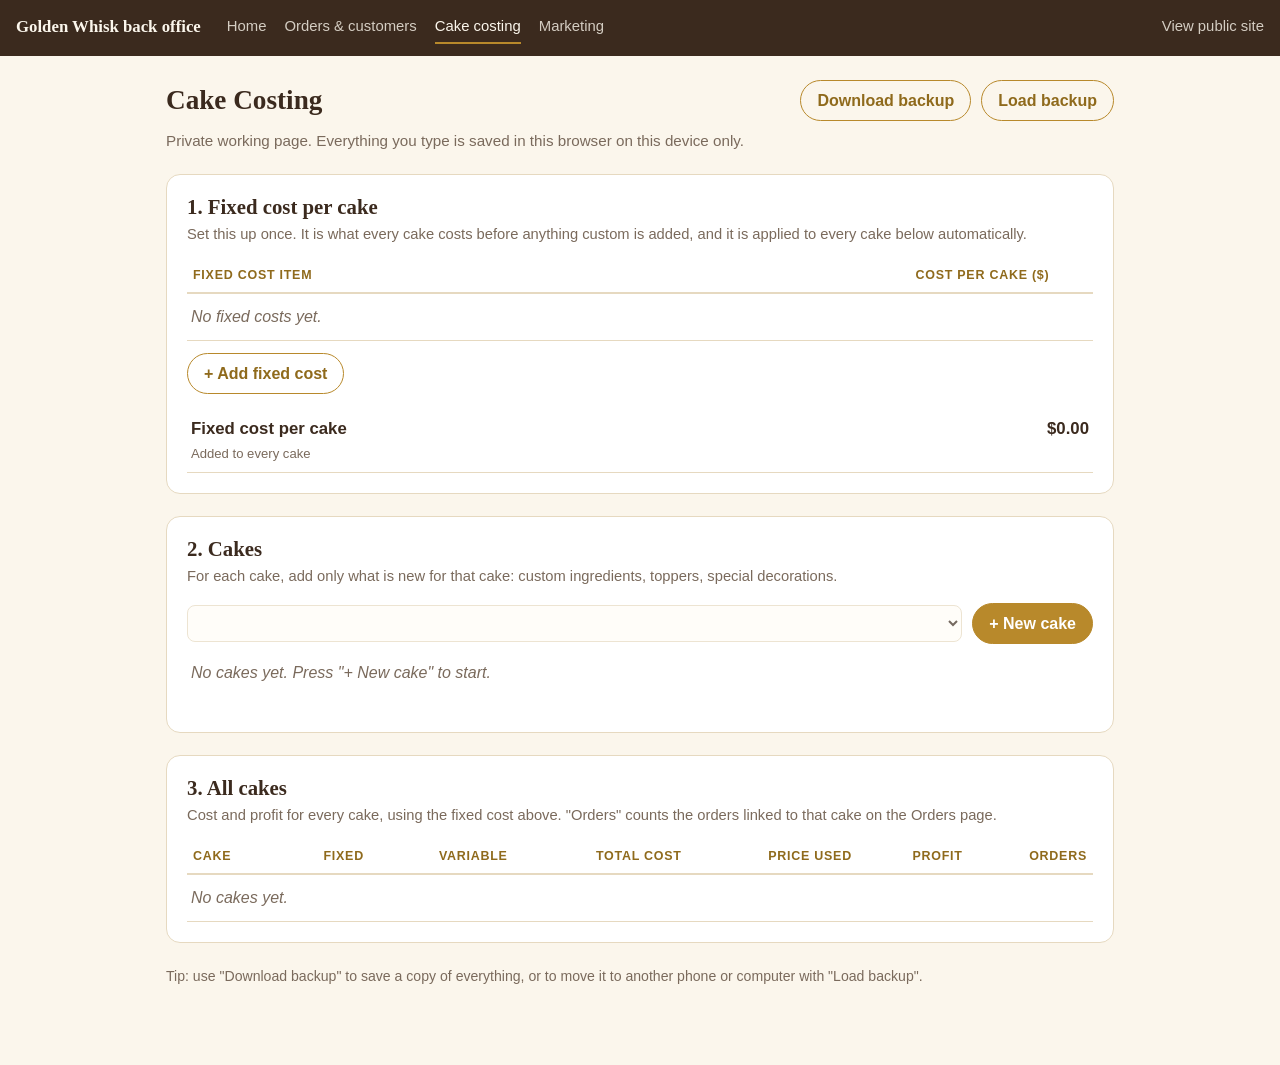
==== commit 5bba717e: "Restore total cost, suggested price and profit summary on each cake Co-Authored-By: Claude Fable 5.2" ====
--- a/admin/costing/index.html
+++ b/admin/costing/index.html
@@ -54,7 +54,7 @@
     <h2>3. All cakes</h2>
     <p class="hint">Cost and profit for every cake, using the fixed cost above. "Orders" counts the orders linked to that cake on the Orders page.</p>
     <div class="scroll"><table>
-      <thead><tr><th>Cake</th><th class="num">Fixed</th><th class="num">Variable</th><th class="num">Cake cost</th><th class="num">Price</th><th class="num">Profit</th><th class="num">Orders</th></tr></thead>
+      <thead><tr><th>Cake</th><th class="num">Fixed</th><th class="num">Variable</th><th class="num">Total cost</th><th class="num">Price used</th><th class="num">Profit</th><th class="num">Orders</th></tr></thead>
       <tbody id="summary"></tbody>
     </table></div>
   </section>
@@ -113,16 +113,23 @@
       rowsHtml(c.lines, "e.g. fresh strawberries, topper", "Nothing custom added to this cake yet.") +
       '</tbody></table></div>' +
       '<div class="row-actions"><button id="addLine">+ Add custom ingredient</button></div>' +
-      '<h3 class="group">Cake cost</h3>' +
+      '<ul class="lines"><li class="total"><span>Total variable cost</span><span data-o="variable"></span></li></ul>' +
+      '<h3 class="group">Fixed costs - same for every cake</h3>' +
       '<ul class="lines">' +
-        '<li><span>Fixed cost<small>From step 1, same for every cake</small></span><span data-o="fixed"></span></li>' +
-        '<li><span>Variable cost<small>Custom items for this cake</small></span><span data-o="variable"></span></li>' +
-        '<li class="big"><span>Cake cost</span><span data-o="cost"></span></li>' +
+        '<li><span>Fixed cost per cake<small>From step 1</small></span><span data-o="fixed"></span></li>' +
+        '<li class="total"><span>TOTAL COST<small>Variable + fixed</small></span><span data-o="cost"></span></li>' +
       '</ul>' +
-      '<h3 class="group">Cake profit</h3>' +
-      '<div class="fields"><div><label for="f-price">Price charged for this cake ($)</label><input id="f-price" data-c="price" type="number" min="0" step="0.01" inputmode="decimal" value="' + esc(c.price) + '"></div></div>' +
+      '<h3 class="group">Price</h3>' +
+      '<div class="fields">' +
+        '<div><label for="f-markup">Profit markup (%)</label><input id="f-markup" data-c="markup" type="number" min="0" step="1" inputmode="decimal" value="' + esc(c.markup) + '"></div>' +
+        '<div><label for="f-price">Price she actually charges ($) - optional</label><input id="f-price" data-c="price" type="number" min="0" step="0.01" inputmode="decimal" value="' + esc(c.price) + '"></div>' +
+      '</div>' +
+      '<ul class="lines"><li class="big"><span>Suggested price<small>Total cost plus markup</small></span><span data-o="suggested"></span></li></ul>' +
+      '<h3 class="group">Profit check</h3>' +
       '<ul class="lines">' +
-        '<li class="big"><span>Cake profit<small>Price minus cake cost</small></span><span data-o="profit"></span></li>' +
+        '<li><span>Price used<small data-o="usedNote"></small></span><span data-o="used"></span></li>' +
+        '<li><span>Total cost</span><span data-o="cost2"></span></li>' +
+        '<li class="big"><span>PROFIT<small>Price used minus total cost</small></span><span data-o="profit"></span></li>' +
         '<li><span>Profit margin<small>Profit as a share of the price</small></span><span data-o="margin"></span></li>' +
       '</ul>';
   }
@@ -134,8 +141,9 @@
     if (el) { el.textContent = text; el.classList.toggle("neg", !!neg); }
   }
   function figures(c, fixed) {
-    var variable = sum(c.lines), cost = fixed + variable, priced = String(c.price).trim() !== "", price = num(c.price);
-    return { variable: variable, cost: cost, priced: priced, price: price, profit: price - cost, margin: price > 0 ? (price - cost) / price : null };
+    var variable = sum(c.lines), cost = fixed + variable, suggested = cost * (1 + num(c.markup) / 100);
+    var actual = String(c.price == null ? "" : c.price).trim() !== "", price = actual ? num(c.price) : suggested;   // price used
+    return { variable: variable, cost: cost, suggested: suggested, actual: actual, price: price, profit: price - cost, margin: price > 0 ? (price - cost) / price : null };
   }
   function calc() {
     var fixed = sum(state.fixed);
@@ -146,16 +154,20 @@
       set(body, "fixed", usd.format(fixed));
       set(body, "variable", usd.format(f.variable));
       set(body, "cost", usd.format(f.cost));
-      set(body, "profit", f.priced ? usd.format(f.profit) : "Enter the price", f.priced && f.profit < 0);
-      set(body, "margin", f.priced && f.margin != null ? Math.round(f.margin * 100) + "%" : "-", f.priced && f.profit < 0);
+      set(body, "cost2", usd.format(f.cost));
+      set(body, "suggested", usd.format(f.suggested));
+      set(body, "used", usd.format(f.price));
+      set(body, "usedNote", f.actual ? "The price she actually charges" : "Suggested price (no actual price entered)");
+      set(body, "profit", usd.format(f.profit), f.profit < 0);
+      set(body, "margin", f.margin != null ? Math.round(f.margin * 100) + "%" : "-", f.profit < 0);
     }
     var used = {};   // orders linked to each cake on the Orders page (same browser)
     try { (JSON.parse(localStorage.getItem("gwc-orders-v1") || "{}").orders || []).forEach(function (o) { if (o.cakeId && o.status !== "Cancelled") used[o.cakeId] = (used[o.cakeId] || 0) + 1; }); } catch (e) {}
     $("#summary").innerHTML = state.cakes.map(function (k) {
       var g = figures(k, fixed);
       return "<tr><td>" + esc(k.name || "Untitled cake") + '</td><td class="num">' + usd.format(fixed) + '</td><td class="num">' + usd.format(g.variable) +
-        '</td><td class="num out">' + usd.format(g.cost) + '</td><td class="num">' + (g.priced ? usd.format(g.price) : "-") +
-        '</td><td class="num out' + (g.priced && g.profit < 0 ? " neg" : "") + '">' + (g.priced ? usd.format(g.profit) : "-") + '</td><td class="num">' + (used[k.id] || 0) + "</td></tr>";
+        '</td><td class="num out">' + usd.format(g.cost) + '</td><td class="num">' + usd.format(g.price) +
+        '</td><td class="num out' + (g.profit < 0 ? " neg" : "") + '">' + usd.format(g.profit) + '</td><td class="num">' + (used[k.id] || 0) + "</td></tr>";
     }).join("") || '<tr><td colspan="7" class="empty">No cakes yet.</td></tr>';
   }
 
@@ -192,7 +204,7 @@
   });
   $("#cakeSel").addEventListener("change", function (e) { state.current = e.target.value; save(); renderCake(); calc(); });
   $("#addCake").addEventListener("click", function () {
-    var c = { id: uid(), name: "", lines: [], price: "" }; state.cakes.push(c); state.current = c.id; save(); renderCake(); calc(); $("#f-name").focus();
+    var c = { id: uid(), name: "", lines: [], markup: "", price: "" }; state.cakes.push(c); state.current = c.id; save(); renderCake(); calc(); $("#f-name").focus();
   });
   $("#delCake").addEventListener("click", function () {
     var c = cake(); if (!c || !confirm('Delete "' + (c.name || "Untitled cake") + '"? This cannot be undone.')) return;
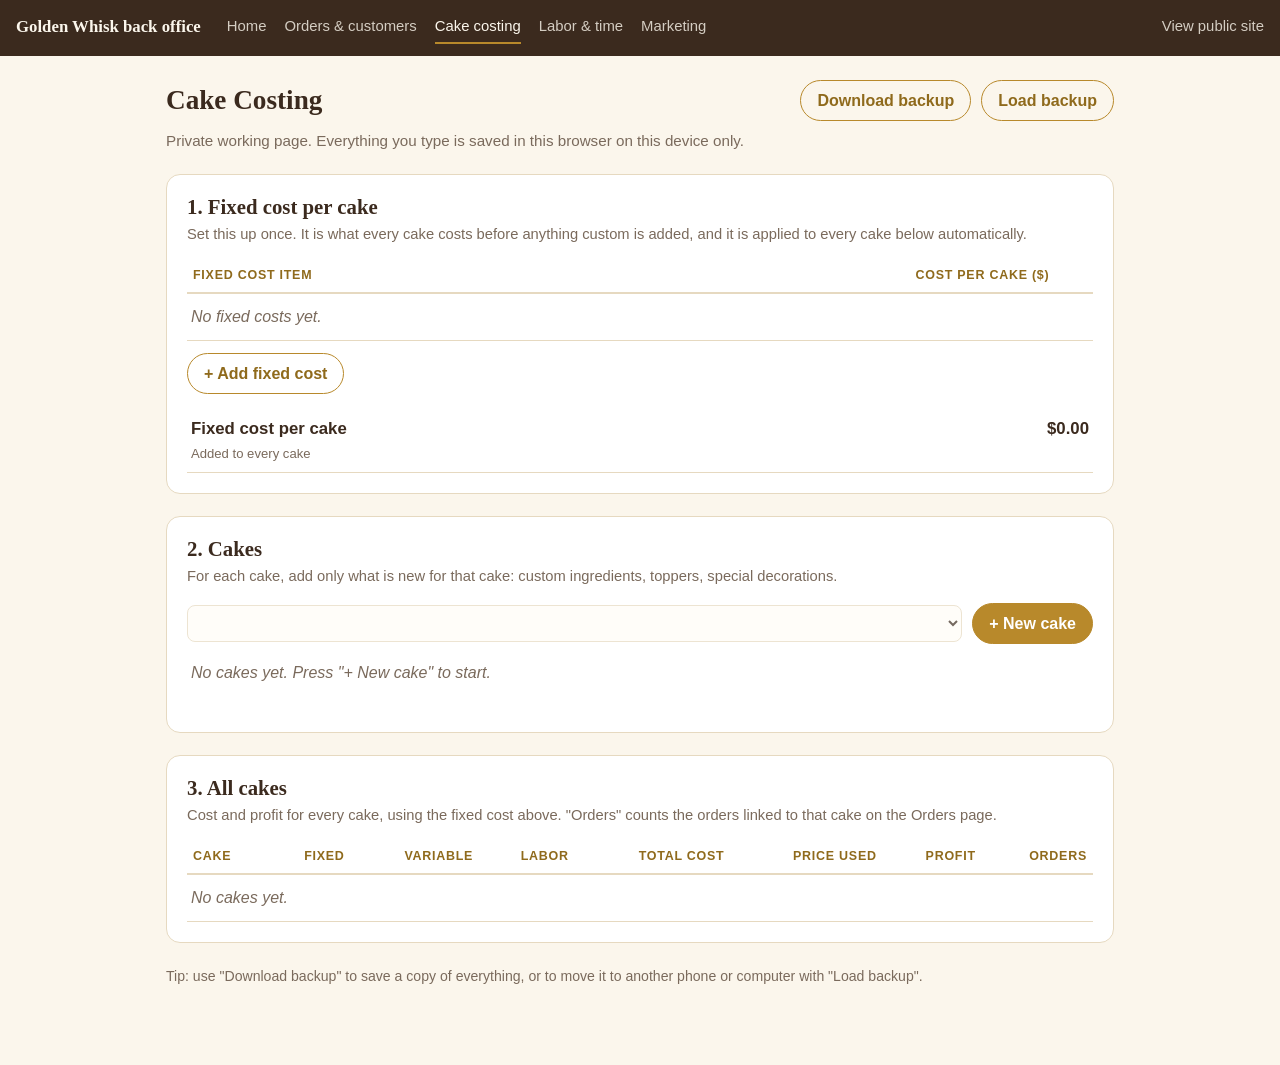
==== commit edbdb667: "Add Labor & time tab and build labor into cake cost Hourly rate set once plus hours and minutes per " ====
--- a/admin/costing/index.html
+++ b/admin/costing/index.html
@@ -11,7 +11,7 @@
 <body>
 <nav class="adminnav" aria-label="Back office">
   <strong>Golden Whisk back office</strong>
-  <a href="../">Home</a><a href="../orders/">Orders &amp; customers</a><a href="../costing/" class="on">Cake costing</a><a href="../marketing/">Marketing</a>
+  <a href="../">Home</a><a href="../orders/">Orders &amp; customers</a><a href="../costing/" class="on">Cake costing</a><a href="../labor/">Labor &amp; time</a><a href="../marketing/">Marketing</a>
   <a class="site" href="../../">View public site</a>
 </nav>
 <div class="wrap">
@@ -54,7 +54,7 @@
     <h2>3. All cakes</h2>
     <p class="hint">Cost and profit for every cake, using the fixed cost above. "Orders" counts the orders linked to that cake on the Orders page.</p>
     <div class="scroll"><table>
-      <thead><tr><th>Cake</th><th class="num">Fixed</th><th class="num">Variable</th><th class="num">Total cost</th><th class="num">Price used</th><th class="num">Profit</th><th class="num">Orders</th></tr></thead>
+      <thead><tr><th>Cake</th><th class="num">Fixed</th><th class="num">Variable</th><th class="num">Labor</th><th class="num">Total cost</th><th class="num">Price used</th><th class="num">Profit</th><th class="num">Orders</th></tr></thead>
       <tbody id="summary"></tbody>
     </table></div>
   </section>
@@ -62,10 +62,11 @@
   <p class="note">Tip: use "Download backup" to save a copy of everything, or to move it to another phone or computer with "Load backup".</p>
 </div>
 
+<script src="../cost.js"></script>
 <script>
 (function () {
   "use strict";
-  var KEY = "gwc-costing-v2";   // v2: fixed cost per cake set once + custom variable items per cake
+  var KEY = GWC.KEY;   // v2: fixed cost per cake set once + custom variable items per cake
   var $ = function (s, r) { return (r || document).querySelector(s); };
   var uid = function () { return Math.random().toString(36).slice(2, 9); };
   var num = function (v) { var n = parseFloat(v); return isFinite(n) ? n : 0; };
@@ -73,9 +74,7 @@
   var usd = new Intl.NumberFormat("en-US", { style: "currency", currency: "USD" });
   var sum = function (list) { return list.reduce(function (s, x) { return s + num(x.amount); }, 0); };
 
-  function blank() { return { fixed: [], cakes: [], current: null }; }
-  var state = blank();
-  try { var raw = localStorage.getItem(KEY); if (raw) state = Object.assign(blank(), JSON.parse(raw)); } catch (e) { /* work in memory */ }
+  var blank = GWC.blank, state = GWC.load();
 
   function save() {
     try {
@@ -114,10 +113,15 @@
       '</tbody></table></div>' +
       '<div class="row-actions"><button id="addLine">+ Add custom ingredient</button></div>' +
       '<ul class="lines"><li class="total"><span>Total variable cost</span><span data-o="variable"></span></li></ul>' +
+      '<h3 class="group">Labor - her time on this cake</h3>' +
+      '<ul class="lines">' +
+        '<li><span>Labor<small data-o="laborNote"></small></span><span data-o="labor"></span></li>' +
+      '</ul>' +
+      '<p class="note" style="margin:6px 4px 0">Time and hourly rate are set on the <a href="../labor/">Labor &amp; time</a> tab.</p>' +
       '<h3 class="group">Fixed costs - same for every cake</h3>' +
       '<ul class="lines">' +
         '<li><span>Fixed cost per cake<small>From step 1</small></span><span data-o="fixed"></span></li>' +
-        '<li class="total"><span>TOTAL COST<small>Variable + fixed</small></span><span data-o="cost"></span></li>' +
+        '<li class="total"><span>TOTAL COST<small>Variable + labor + fixed</small></span><span data-o="cost"></span></li>' +
       '</ul>' +
       '<h3 class="group">Price</h3>' +
       '<div class="fields">' +
@@ -140,19 +144,17 @@
     var el = root.querySelector('[data-o="' + key + '"]');
     if (el) { el.textContent = text; el.classList.toggle("neg", !!neg); }
   }
-  function figures(c, fixed) {
-    var variable = sum(c.lines), cost = fixed + variable, suggested = cost * (1 + num(c.markup) / 100);
-    var actual = String(c.price == null ? "" : c.price).trim() !== "", price = actual ? num(c.price) : suggested;   // price used
-    return { variable: variable, cost: cost, suggested: suggested, actual: actual, price: price, profit: price - cost, margin: price > 0 ? (price - cost) / price : null };
-  }
+  function figures(c) { return GWC.figures(state, c); }
   function calc() {
     var fixed = sum(state.fixed);
     set(document, "fixedTotal", usd.format(fixed));
     var c = cake();
     if (c) {
-      var f = figures(c, fixed), body = $("#cakeBody");
+      var f = figures(c), body = $("#cakeBody");
       set(body, "fixed", usd.format(fixed));
       set(body, "variable", usd.format(f.variable));
+      set(body, "labor", usd.format(f.labor));
+      set(body, "laborNote", f.minutes > 0 ? GWC.timeText(f.minutes) + " at " + usd.format(num(state.wage)) + " per hour" : "No time entered for this cake yet");
       set(body, "cost", usd.format(f.cost));
       set(body, "cost2", usd.format(f.cost));
       set(body, "suggested", usd.format(f.suggested));
@@ -164,11 +166,11 @@
     var used = {};   // orders linked to each cake on the Orders page (same browser)
     try { (JSON.parse(localStorage.getItem("gwc-orders-v1") || "{}").orders || []).forEach(function (o) { if (o.cakeId && o.status !== "Cancelled") used[o.cakeId] = (used[o.cakeId] || 0) + 1; }); } catch (e) {}
     $("#summary").innerHTML = state.cakes.map(function (k) {
-      var g = figures(k, fixed);
-      return "<tr><td>" + esc(k.name || "Untitled cake") + '</td><td class="num">' + usd.format(fixed) + '</td><td class="num">' + usd.format(g.variable) +
+      var g = figures(k);
+      return "<tr><td>" + esc(k.name || "Untitled cake") + '</td><td class="num">' + usd.format(fixed) + '</td><td class="num">' + usd.format(g.variable) + '</td><td class="num">' + usd.format(g.labor) +
         '</td><td class="num out">' + usd.format(g.cost) + '</td><td class="num">' + usd.format(g.price) +
         '</td><td class="num out' + (g.profit < 0 ? " neg" : "") + '">' + usd.format(g.profit) + '</td><td class="num">' + (used[k.id] || 0) + "</td></tr>";
-    }).join("") || '<tr><td colspan="7" class="empty">No cakes yet.</td></tr>';
+    }).join("") || '<tr><td colspan="8" class="empty">No cakes yet.</td></tr>';
   }
 
   // ---------- events ----------
@@ -236,6 +238,10 @@
     r.readAsText(f);
   });
 
+  // Another tab (e.g. Labor & time) changed the data: pick it up instead of overwriting it.
+  window.addEventListener("storage", function (e) { if (e.key === KEY) { var cur = state.current; state = GWC.load(); state.current = cur; render(); } });
+  window.addEventListener("pageshow", function (e) { if (e.persisted) { state = GWC.load(); render(); } });
+
   if (!cake() && state.cakes.length) state.current = state.cakes[0].id;
   render();
 })();
